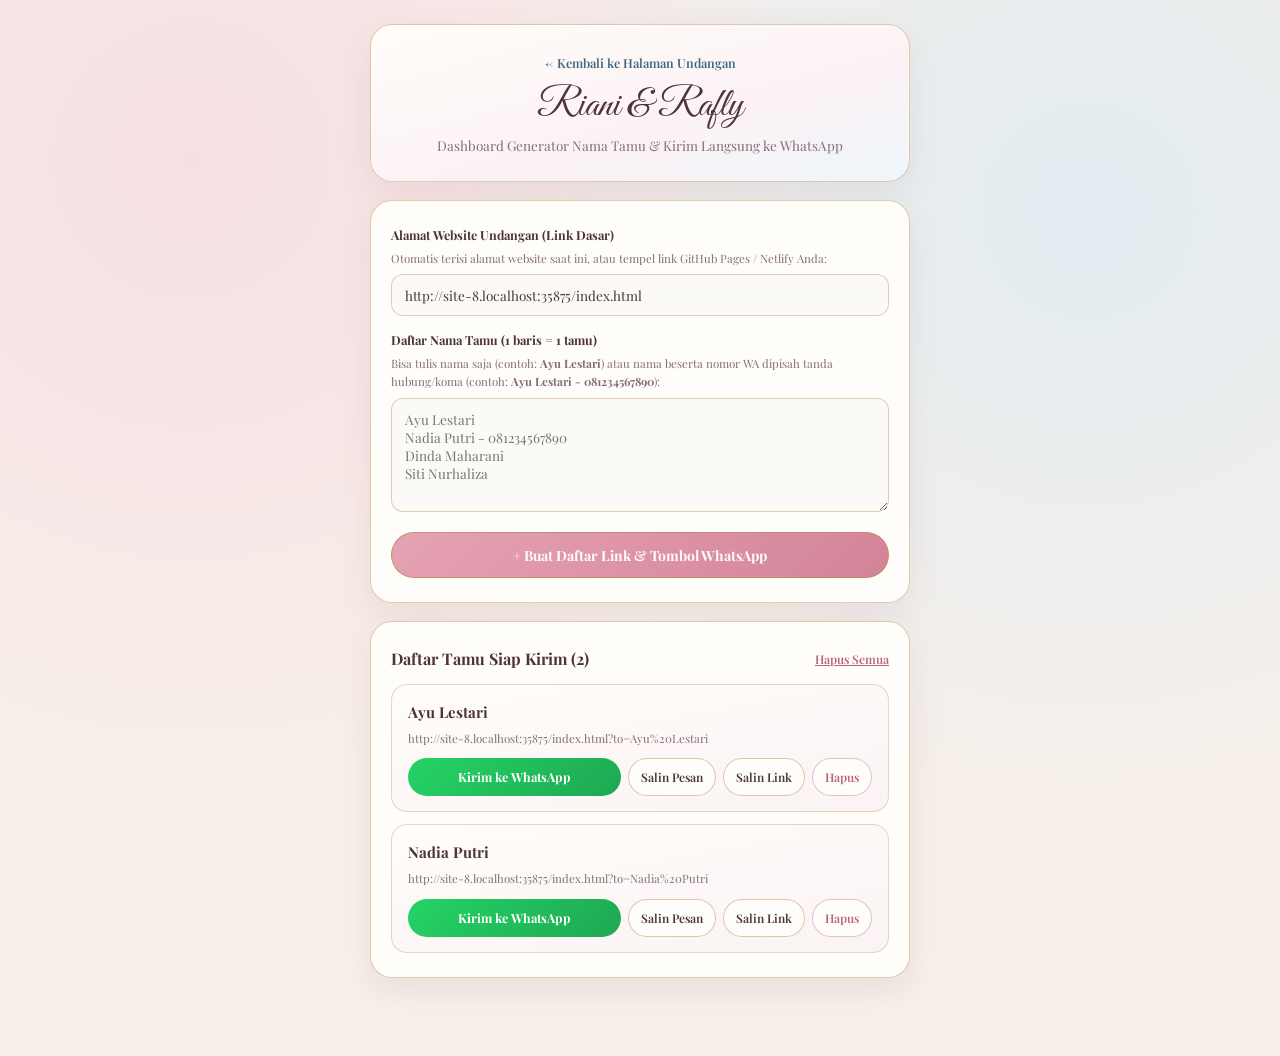
==== kirim.html @ 0c7d112c "Add files via upload" ====
<!DOCTYPE html>
<html lang="id">
<head>
  <meta charset="UTF-8" />
  <meta name="viewport" content="width=device-width, initial-scale=1.0" />
  <title>Generator &amp; Kirim Undangan WhatsApp — Riani &amp; Rafly</title>
  <link rel="preconnect" href="https://fonts.googleapis.com" />
  <link rel="preconnect" href="https://fonts.gstatic.com" crossorigin />
  <link href="https://fonts.googleapis.com/css2?family=Great+Vibes&family=Playfair+Display:ital,wght@0,400;0,600;0,700;1,400&display=swap" rel="stylesheet" />
  <style>
    :root {
      --bg-ivory: #fcf9f4;
      --pink-pastel: #f7dce2;
      --pink-deep: #b8677b;
      --blue-soft: #dcecf5;
      --gold-mid: #c9a46c;
      --text-heading: #4d343b;
      --text-body: #5f4b51;
      --text-muted: #846f75;
    }

    *, *::before, *::after {
      box-sizing: border-box;
      margin: 0;
      padding: 0;
    }

    body {
      font-family: "Playfair Display", Georgia, serif;
      background:
        radial-gradient(circle at 15% 15%, rgba(247, 220, 226, 0.8), transparent 45%),
        radial-gradient(circle at 85% 20%, rgba(220, 236, 245, 0.75), transparent 45%),
        #f7efe9;
      color: var(--text-body);
      min-height: 100dvh;
      padding: 24px 14px 60px;
      line-height: 1.6;
    }

    .container {
      max-width: 540px;
      margin: 0 auto;
    }

    .card {
      background: #fffdf9;
      border: 1px solid rgba(201, 164, 108, 0.55);
      border-radius: 22px;
      padding: 24px 20px;
      box-shadow: 0 12px 32px rgba(124, 88, 97, 0.1);
      margin-bottom: 18px;
    }

    .header-card {
      text-align: center;
      background: linear-gradient(165deg, #fffdf9 0%, #fcf2f5 60%, #eef6fb 100%);
    }

    .back-link {
      display: inline-block;
      font-size: 12.5px;
      font-weight: 600;
      color: #3f6682;
      text-decoration: none;
      margin-bottom: 10px;
    }

    h1 {
      font-family: "Great Vibes", "Gabriola", Georgia, serif;
      font-size: 2.5rem;
      font-weight: 400;
      color: var(--text-heading);
      line-height: 1.15;
      margin-bottom: 6px;
    }

    .subtitle {
      font-size: 13.5px;
      color: var(--text-muted);
    }

    .field {
      margin-bottom: 14px;
    }

    label {
      display: block;
      font-size: 12.5px;
      font-weight: 700;
      color: var(--text-heading);
      margin-bottom: 5px;
    }

    .hint {
      display: block;
      font-size: 11.5px;
      color: var(--text-muted);
      margin-bottom: 6px;
    }

    input, textarea {
      width: 100%;
      padding: 11px 13px;
      border-radius: 12px;
      border: 1px solid rgba(201, 164, 108, 0.5);
      background: #fcfaf7;
      font-family: inherit;
      font-size: 13.5px;
      color: var(--text-heading);
      outline: none;
    }

    input:focus, textarea:focus {
      border-color: var(--pink-deep);
      box-shadow: 0 0 0 3px rgba(247, 220, 226, 0.5);
    }

    .btn-primary {
      display: inline-flex;
      align-items: center;
      justify-content: center;
      gap: 8px;
      width: 100%;
      min-height: 46px;
      padding: 12px 20px;
      border-radius: 999px;
      border: 1px solid rgba(182, 142, 82, 0.7);
      background: linear-gradient(135deg, #e5a3b3 0%, #d48398 100%);
      color: #fffdf9;
      font-family: inherit;
      font-size: 14px;
      font-weight: 700;
      cursor: pointer;
    }

    .guest-list-header {
      display: flex;
      align-items: center;
      justify-content: space-between;
      margin-bottom: 12px;
    }

    .guest-list-header h2 {
      font-size: 16px;
      color: var(--text-heading);
    }

    .btn-clear {
      border: none;
      background: none;
      color: var(--pink-deep);
      font-family: inherit;
      font-size: 12px;
      font-weight: 600;
      cursor: pointer;
      text-decoration: underline;
    }

    .guest-items {
      display: flex;
      flex-direction: column;
      gap: 12px;
    }

    .guest-row {
      padding: 15px 16px;
      border-radius: 16px;
      background: linear-gradient(170deg, #fffdf9 0%, #fbf3f5 100%);
      border: 1px solid rgba(201, 164, 108, 0.42);
    }

    .guest-row.is-sent {
      background: linear-gradient(170deg, #f6fbf8 0%, #eaf6ef 100%);
      border-color: rgba(46, 145, 86, 0.4);
    }

    .guest-row-top {
      display: flex;
      align-items: center;
      justify-content: space-between;
      gap: 8px;
      margin-bottom: 6px;
    }

    .guest-name {
      font-weight: 700;
      font-size: 15px;
      color: var(--text-heading);
    }

    .sent-badge {
      padding: 2px 9px;
      border-radius: 999px;
      font-size: 11px;
      font-weight: 700;
      background: #daf2e4;
      color: #1c6b3d;
    }

    .guest-url {
      font-size: 11.5px;
      color: var(--text-muted);
      word-break: break-all;
      margin-bottom: 10px;
    }

    .guest-actions {
      display: flex;
      flex-wrap: wrap;
      gap: 7px;
    }

    .btn-wa {
      flex: 1 1 150px;
      display: inline-flex;
      align-items: center;
      justify-content: center;
      gap: 6px;
      min-height: 38px;
      padding: 8px 14px;
      border-radius: 999px;
      background: linear-gradient(135deg, #25d366 0%, #1da851 100%);
      color: #fff;
      font-size: 12.5px;
      font-weight: 700;
      text-decoration: none;
    }

    .btn-sm {
      min-height: 38px;
      padding: 7px 12px;
      border-radius: 999px;
      border: 1px solid rgba(201, 164, 108, 0.6);
      background: #fffdf9;
      color: var(--text-heading);
      font-family: inherit;
      font-size: 12px;
      font-weight: 600;
      cursor: pointer;
      text-decoration: none;
      display: inline-flex;
      align-items: center;
    }

    .btn-del {
      border-color: rgba(184, 103, 123, 0.4);
      color: var(--pink-deep);
    }

    .toast {
      position: fixed;
      left: 50%;
      bottom: 24px;
      transform: translate(-50%, 16px);
      padding: 10px 18px;
      border-radius: 999px;
      background: rgba(77, 52, 59, 0.94);
      color: #fffdf9;
      font-size: 13px;
      opacity: 0;
      pointer-events: none;
      transition: opacity 0.25s ease, transform 0.25s ease;
    }

    .toast.is-visible {
      opacity: 1;
      transform: translate(-50%, 0);
    }
  </style>
</head>
<body>
  <div class="container">
    <div class="card header-card">
      <a href="index.html" class="back-link">&larr; Kembali ke Halaman Undangan</a>
      <h1>Riani &amp; Rafly</h1>
      <p class="subtitle">Dashboard Generator Nama Tamu &amp; Kirim Langsung ke WhatsApp</p>
    </div>

    <div class="card">
      <div class="field">
        <label for="base-url">Alamat Website Undangan (Link Dasar)</label>
        <span class="hint">Otomatis terisi alamat website saat ini, atau tempel link GitHub Pages / Netlify Anda:</span>
        <input type="url" id="base-url" />
      </div>

      <div class="field">
        <label for="bulk-input">Daftar Nama Tamu (1 baris = 1 tamu)</label>
        <span class="hint">Bisa tulis nama saja (contoh: <strong>Ayu Lestari</strong>) atau nama beserta nomor WA dipisah tanda hubung/koma (contoh: <strong>Ayu Lestari - 081234567890</strong>):</span>
        <textarea id="bulk-input" rows="5" placeholder="Ayu Lestari&#10;Nadia Putri - 081234567890&#10;Dinda Maharani&#10;Siti Nurhaliza"></textarea>
      </div>

      <button type="button" class="btn-primary" id="btn-generate">
        + Buat Daftar Link &amp; Tombol WhatsApp
      </button>
    </div>

    <div class="card">
      <div class="guest-list-header">
        <h2>Daftar Tamu Siap Kirim (<span id="guest-total">0</span>)</h2>
        <button type="button" class="btn-clear" id="btn-clear-all">Hapus Semua</button>
      </div>
      <div class="guest-items" id="guest-items"></div>
    </div>
  </div>

  <div class="toast" id="toast" role="status" aria-live="polite"></div>

  <script>
    (() => {
      "use strict";

      const BULK_KEY = "riani_rafly_wa_guest_list_v1";
      const baseUrlInput = document.getElementById("base-url");
      const bulkInput = document.getElementById("bulk-input");
      const generateBtn = document.getElementById("btn-generate");
      const clearBtn = document.getElementById("btn-clear-all");
      const itemsContainer = document.getElementById("guest-items");
      const totalSpan = document.getElementById("guest-total");
      const toastEl = document.getElementById("toast");

      let toastTimer = null;

      function showToast(msg) {
        toastEl.textContent = msg;
        toastEl.classList.add("is-visible");
        clearTimeout(toastTimer);
        toastTimer = setTimeout(() => toastEl.classList.remove("is-visible"), 2400);
      }

      function detectDefaultInviteUrl() {
        const href = window.location.href.split("?")[0].split("#")[0];
        if (href.endsWith("/kirim.html")) {
          return href.slice(0, -10) + "index.html";
        }
        return href.replace(/kirim\.html$/i, "index.html");
      }

      function normalizePhone(raw) {
        if (!raw) return "";
        let d = String(raw).replace(/\D+/g, "");
        if (d.startsWith("0")) d = "62" + d.slice(1);
        else if (d.startsWith("8")) d = "62" + d;
        return d.length >= 9 ? d : "";
      }

      function buildInviteLink(name) {
        const base = (baseUrlInput.value || detectDefaultInviteUrl()).trim().split("?")[0];
        return `${base}?to=${encodeURIComponent(name.trim())}`;
      }

      function buildMessage(name, link) {
        return [
          "Kepada Yth.",
          `Saudari *${name.trim()}*`,
          "",
          "_Assalamu’alaikum Warahmatullahi Wabarakatuh_",
          "",
          "Tanpa mengurangi rasa hormat, perkenankan kami mengundang Saudari untuk menghadiri acara pernikahan kami:",
          "",
          "*Siti Riani & Muhamad Rafly Kristiadi*",
          "",
          "📅 *Minggu, 22 Agustus 2027*",
          "🕗 *Akad Nikah:* 08.00 WIB",
          "🕘 *Resepsi:* 09.00 WIB s/d Selesai",
          "📍 *Lokasi:* Kediaman Rumah Riani, Dusun 2 RT 001 RW 005, Desa Karangtengah, Kec. Karangsembung, Kab. Cirebon",
          "",
          "Berikut link undangan lengkap untuk Saudari:",
          link,
          "",
          "Merupakan suatu kehormatan dan kebahagiaan bagi kami apabila Saudari berkenan hadir dan memberikan doa restu.",
          "",
          "_Wassalamu’alaikum Warahmatullahi Wabarakatuh_",
          "",
          "Kami yang berbahagia,",
          "*Riani & Rafly*"
        ].join("\n");
      }

      async function copyStr(text) {
        if (navigator.clipboard && window.isSecureContext) {
          try {
            await navigator.clipboard.writeText(text);
            return true;
          } catch (_) {}
        }
        const ta = document.createElement("textarea");
        ta.value = text;
        ta.setAttribute("readonly", "");
        ta.style.position = "fixed";
        ta.style.top = "0";
        ta.style.left = "0";
        ta.style.opacity = "0";
        document.body.appendChild(ta);
        ta.select();
        ta.setSelectionRange(0, text.length);
        let ok = false;
        try { ok = document.execCommand("copy"); } catch (_) {}
        ta.remove();
        return ok;
      }

      function loadGuests() {
        try {
          const raw = localStorage.getItem(BULK_KEY);
          if (!raw) {
            return [
              { name: "Ayu Lestari", phone: "", sent: false },
              { name: "Nadia Putri", phone: "", sent: false }
            ];
          }
          const parsed = JSON.parse(raw);
          return Array.isArray(parsed) ? parsed : [];
        } catch (_) {
          return [];
        }
      }

      let guests = loadGuests();

      function saveGuests() {
        try {
          localStorage.setItem(BULK_KEY, JSON.stringify(guests));
        } catch (_) {}
      }

      function render() {
        itemsContainer.textContent = "";
        totalSpan.textContent = String(guests.length);

        guests.forEach((g, idx) => {
          const link = buildInviteLink(g.name);
          const msg = buildMessage(g.name, link);
          const phone = normalizePhone(g.phone);
          const waEndpoint = phone ? `https://wa.me/${phone}` : "https://wa.me/";
          const waUrl = `${waEndpoint}?text=${encodeURIComponent(msg)}`;

          const row = document.createElement("div");
          row.className = "guest-row" + (g.sent ? " is-sent" : "");

          const top = document.createElement("div");
          top.className = "guest-row-top";

          const nameSpan = document.createElement("span");
          nameSpan.className = "guest-name";
          nameSpan.textContent = g.name + (g.phone ? ` (${g.phone})` : "");
          top.appendChild(nameSpan);

          if (g.sent) {
            const badge = document.createElement("span");
            badge.className = "sent-badge";
            badge.textContent = "Terkirim ✓";
            top.appendChild(badge);
          }

          const urlP = document.createElement("p");
          urlP.className = "guest-url";
          urlP.textContent = link;

          const actions = document.createElement("div");
          actions.className = "guest-actions";

          const waLink = document.createElement("a");
          waLink.className = "btn-wa";
          waLink.href = waUrl;
          waLink.target = "_blank";
          waLink.rel = "noopener noreferrer";
          waLink.textContent = g.sent ? "Kirim Ulang ke WA" : "Kirim ke WhatsApp";
          waLink.addEventListener("click", () => {
            guests[idx].sent = true;
            saveGuests();
            render();
          });

          const copyMsgBtn = document.createElement("button");
          copyMsgBtn.type = "button";
          copyMsgBtn.className = "btn-sm";
          copyMsgBtn.textContent = "Salin Pesan";
          copyMsgBtn.addEventListener("click", async () => {
            const ok = await copyStr(msg);
            showToast(ok ? `Pesan untuk ${g.name} disalin` : "Gagal menyalin");
          });

          const copyLinkBtn = document.createElement("button");
          copyLinkBtn.type = "button";
          copyLinkBtn.className = "btn-sm";
          copyLinkBtn.textContent = "Salin Link";
          copyLinkBtn.addEventListener("click", async () => {
            const ok = await copyStr(link);
            showToast(ok ? `Link untuk ${g.name} disalin` : "Gagal menyalin");
          });

          const delBtn = document.createElement("button");
          delBtn.type = "button";
          delBtn.className = "btn-sm btn-del";
          delBtn.textContent = "Hapus";
          delBtn.addEventListener("click", () => {
            guests.splice(idx, 1);
            saveGuests();
            render();
          });

          actions.appendChild(waLink);
          actions.appendChild(copyMsgBtn);
          actions.appendChild(copyLinkBtn);
          actions.appendChild(delBtn);

          row.appendChild(top);
          row.appendChild(urlP);
          row.appendChild(actions);
          itemsContainer.appendChild(row);
        });
      }

      baseUrlInput.value = detectDefaultInviteUrl();
      baseUrlInput.addEventListener("input", render);

      generateBtn.addEventListener("click", () => {
        const lines = (bulkInput.value || "")
          .split(/\r?\n/)
          .map((l) => l.trim())
          .filter(Boolean);

        if (!lines.length) {
          showToast("Ketik minimal 1 nama tamu terlebih dahulu");
          return;
        }

        lines.forEach((line) => {
          const parts = line.split(/\s*[-|,;]\s*/);
          let name = parts[0] ? parts[0].trim() : "";
          let phone = parts[1] ? parts[1].trim() : "";
          if (name) {
            guests.unshift({ name, phone, sent: false });
          }
        });

        bulkInput.value = "";
        saveGuests();
        render();
        showToast(`${lines.length} tamu berhasil ditambahkan ke daftar`);
      });

      clearBtn.addEventListener("click", () => {
        guests = [];
        saveGuests();
        render();
        showToast("Daftar tamu telah dikosongkan");
      });

      render();
    })();
  </script>
</body>
</html>
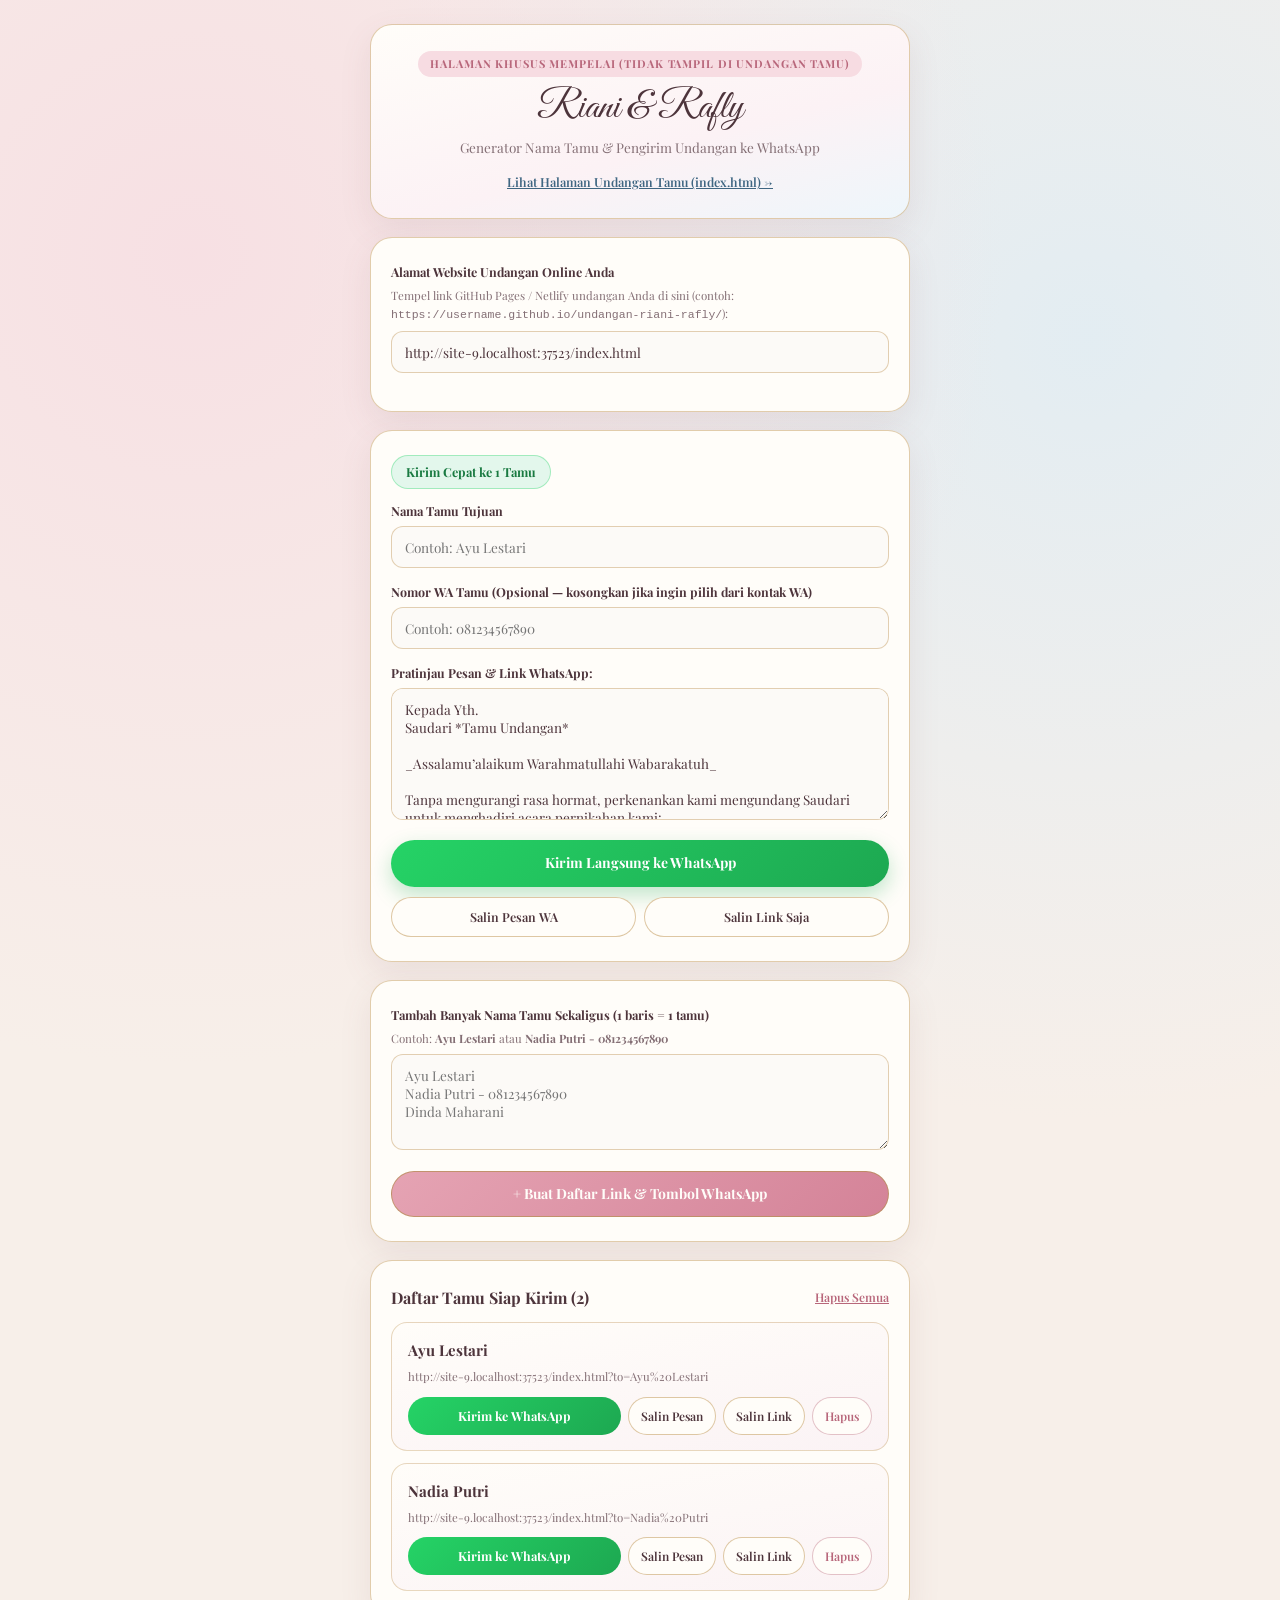
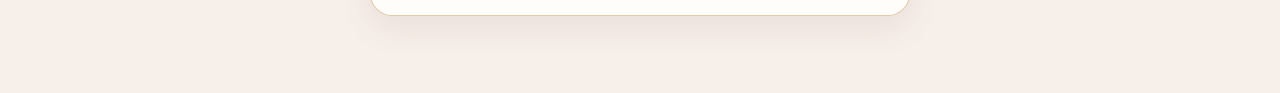
==== commit a9cba429: "Update title and improve styling in kirim.html" ====
--- a/kirim.html
+++ b/kirim.html
@@ -3,7 +3,7 @@
 <head>
   <meta charset="UTF-8" />
   <meta name="viewport" content="width=device-width, initial-scale=1.0" />
-  <title>Generator &amp; Kirim Undangan WhatsApp — Riani &amp; Rafly</title>
+  <title>Halaman Pengirim WhatsApp (Khusus Mempelai) — Riani &amp; Rafly</title>
   <link rel="preconnect" href="https://fonts.googleapis.com" />
   <link rel="preconnect" href="https://fonts.gstatic.com" crossorigin />
   <link href="https://fonts.googleapis.com/css2?family=Great+Vibes&family=Playfair+Display:ital,wght@0,400;0,600;0,700;1,400&display=swap" rel="stylesheet" />
@@ -56,13 +56,17 @@
       background: linear-gradient(165deg, #fffdf9 0%, #fcf2f5 60%, #eef6fb 100%);
     }
 
-    .back-link {
+    .badge-host {
       display: inline-block;
-      font-size: 12.5px;
-      font-weight: 600;
-      color: #3f6682;
-      text-decoration: none;
-      margin-bottom: 10px;
+      padding: 4px 12px;
+      border-radius: 999px;
+      background: var(--pink-pastel);
+      color: var(--pink-deep);
+      font-size: 11px;
+      font-weight: 700;
+      letter-spacing: 0.08em;
+      text-transform: uppercase;
+      margin-bottom: 8px;
     }
 
     h1 {
@@ -77,6 +81,29 @@
     .subtitle {
       font-size: 13.5px;
       color: var(--text-muted);
+      margin-bottom: 10px;
+    }
+
+    .open-invite-link {
+      display: inline-block;
+      font-size: 12.5px;
+      font-weight: 600;
+      color: #3f6682;
+      text-decoration: underline;
+    }
+
+    .wa-badge-header {
+      display: inline-flex;
+      align-items: center;
+      gap: 8px;
+      padding: 6px 14px;
+      border-radius: 999px;
+      background: #e3f7ec;
+      border: 1px solid rgba(37, 211, 102, 0.35);
+      color: #197a41;
+      font-size: 12.5px;
+      font-weight: 700;
+      margin-bottom: 12px;
     }
 
     .field {
@@ -115,6 +142,43 @@
       box-shadow: 0 0 0 3px rgba(247, 220, 226, 0.5);
     }
 
+    .btn-whatsapp-send {
+      display: inline-flex;
+      align-items: center;
+      justify-content: center;
+      gap: 9px;
+      width: 100%;
+      min-height: 46px;
+      padding: 12px 20px;
+      border-radius: 999px;
+      background: linear-gradient(135deg, #25d366 0%, #1da851 100%);
+      color: #ffffff;
+      font-size: 14px;
+      font-weight: 700;
+      text-decoration: none;
+      box-shadow: 0 8px 20px rgba(29, 168, 81, 0.28);
+      margin-bottom: 10px;
+    }
+
+    .secondary-grid {
+      display: grid;
+      grid-template-columns: 1fr 1fr;
+      gap: 8px;
+    }
+
+    .btn-outline {
+      min-height: 40px;
+      padding: 8px 12px;
+      border-radius: 999px;
+      border: 1px solid rgba(201, 164, 108, 0.6);
+      background: #fffdf9;
+      color: var(--text-heading);
+      font-family: inherit;
+      font-size: 12.5px;
+      font-weight: 600;
+      cursor: pointer;
+    }
+
     .btn-primary {
       display: inline-flex;
       align-items: center;
@@ -237,9 +301,6 @@
       font-size: 12px;
       font-weight: 600;
       cursor: pointer;
-      text-decoration: none;
-      display: inline-flex;
-      align-items: center;
     }
 
     .btn-del {
@@ -271,22 +332,57 @@
 <body>
   <div class="container">
     <div class="card header-card">
-      <a href="index.html" class="back-link">&larr; Kembali ke Halaman Undangan</a>
+      <span class="badge-host">Halaman Khusus Mempelai (Tidak Tampil di Undangan Tamu)</span>
       <h1>Riani &amp; Rafly</h1>
-      <p class="subtitle">Dashboard Generator Nama Tamu &amp; Kirim Langsung ke WhatsApp</p>
+      <p class="subtitle">Generator Nama Tamu &amp; Pengirim Undangan ke WhatsApp</p>
+      <a href="index.html" target="_blank" class="open-invite-link">Lihat Halaman Undangan Tamu (index.html) &rarr;</a>
     </div>
 
     <div class="card">
       <div class="field">
-        <label for="base-url">Alamat Website Undangan (Link Dasar)</label>
-        <span class="hint">Otomatis terisi alamat website saat ini, atau tempel link GitHub Pages / Netlify Anda:</span>
+        <label for="base-url">Alamat Website Undangan Online Anda</label>
+        <span class="hint">Tempel link GitHub Pages / Netlify undangan Anda di sini (contoh: <code>https://username.github.io/undangan-riani-rafly/</code>):</span>
         <input type="url" id="base-url" />
       </div>
+    </div>
+
+    <!-- KIRIM CEPAT 1 TAMU -->
+    <div class="card">
+      <div class="wa-badge-header">
+        <span>Kirim Cepat ke 1 Tamu</span>
+      </div>
 
       <div class="field">
-        <label for="bulk-input">Daftar Nama Tamu (1 baris = 1 tamu)</label>
-        <span class="hint">Bisa tulis nama saja (contoh: <strong>Ayu Lestari</strong>) atau nama beserta nomor WA dipisah tanda hubung/koma (contoh: <strong>Ayu Lestari - 081234567890</strong>):</span>
-        <textarea id="bulk-input" rows="5" placeholder="Ayu Lestari&#10;Nadia Putri - 081234567890&#10;Dinda Maharani&#10;Siti Nurhaliza"></textarea>
+        <label for="single-name">Nama Tamu Tujuan</label>
+        <input type="text" id="single-name" placeholder="Contoh: Ayu Lestari" maxlength="80" />
+      </div>
+
+      <div class="field">
+        <label for="single-phone">Nomor WA Tamu (Opsional — kosongkan jika ingin pilih dari kontak WA)</label>
+        <input type="tel" id="single-phone" placeholder="Contoh: 081234567890" maxlength="20" />
+      </div>
+
+      <div class="field">
+        <label for="single-preview">Pratinjau Pesan &amp; Link WhatsApp:</label>
+        <textarea id="single-preview" rows="6"></textarea>
+      </div>
+
+      <a href="#" id="btn-single-wa" target="_blank" rel="noopener noreferrer" class="btn-whatsapp-send">
+        <span>Kirim Langsung ke WhatsApp</span>
+      </a>
+
+      <div class="secondary-grid">
+        <button type="button" class="btn-outline" id="btn-single-copy-msg">Salin Pesan WA</button>
+        <button type="button" class="btn-outline" id="btn-single-copy-link">Salin Link Saja</button>
+      </div>
+    </div>
+
+    <!-- GENERATOR DAFTAR TAMU MASSAL -->
+    <div class="card">
+      <div class="field">
+        <label for="bulk-input">Tambah Banyak Nama Tamu Sekaligus (1 baris = 1 tamu)</label>
+        <span class="hint">Contoh: <strong>Ayu Lestari</strong> atau <strong>Nadia Putri - 081234567890</strong></span>
+        <textarea id="bulk-input" rows="4" placeholder="Ayu Lestari&#10;Nadia Putri - 081234567890&#10;Dinda Maharani"></textarea>
       </div>
 
       <button type="button" class="btn-primary" id="btn-generate">
@@ -311,6 +407,14 @@
 
       const BULK_KEY = "riani_rafly_wa_guest_list_v1";
       const baseUrlInput = document.getElementById("base-url");
+
+      const singleName = document.getElementById("single-name");
+      const singlePhone = document.getElementById("single-phone");
+      const singlePreview = document.getElementById("single-preview");
+      const singleWaBtn = document.getElementById("btn-single-wa");
+      const singleCopyMsg = document.getElementById("btn-single-copy-msg");
+      const singleCopyLink = document.getElementById("btn-single-copy-link");
+
       const bulkInput = document.getElementById("bulk-input");
       const generateBtn = document.getElementById("btn-generate");
       const clearBtn = document.getElementById("btn-clear-all");
@@ -345,13 +449,15 @@
 
       function buildInviteLink(name) {
         const base = (baseUrlInput.value || detectDefaultInviteUrl()).trim().split("?")[0];
-        return `${base}?to=${encodeURIComponent(name.trim())}`;
+        const clean = (name || "").trim();
+        return clean ? `${base}?to=${encodeURIComponent(clean)}` : base;
       }
 
       function buildMessage(name, link) {
+        const target = (name || "").trim() || "Tamu Undangan";
         return [
           "Kepada Yth.",
-          `Saudari *${name.trim()}*`,
+          `Saudari *${target}*`,
           "",
           "_Assalamu’alaikum Warahmatullahi Wabarakatuh_",
           "",
@@ -399,6 +505,33 @@
         return ok;
       }
 
+      function updateSingleHref() {
+        const phone = normalizePhone(singlePhone.value);
+        const endpoint = phone ? `https://wa.me/${phone}` : "https://wa.me/";
+        singleWaBtn.href = `${endpoint}?text=${encodeURIComponent(singlePreview.value)}`;
+      }
+
+      function refreshSingleCard() {
+        const link = buildInviteLink(singleName.value);
+        singlePreview.value = buildMessage(singleName.value, link);
+        updateSingleHref();
+      }
+
+      singleName.addEventListener("input", refreshSingleCard);
+      singlePhone.addEventListener("input", updateSingleHref);
+      singlePreview.addEventListener("input", updateSingleHref);
+
+      singleCopyMsg.addEventListener("click", async () => {
+        const ok = await copyStr(singlePreview.value);
+        showToast(ok ? "Pesan WhatsApp berhasil disalin" : "Gagal menyalin");
+      });
+
+      singleCopyLink.addEventListener("click", async () => {
+        const link = buildInviteLink(singleName.value);
+        const ok = await copyStr(link);
+        showToast(ok ? "Link undangan berhasil disalin" : "Gagal menyalin");
+      });
+
       function loadGuests() {
         try {
           const raw = localStorage.getItem(BULK_KEY);
@@ -423,7 +556,7 @@
         } catch (_) {}
       }
 
-      function render() {
+      function renderBulk() {
         itemsContainer.textContent = "";
         totalSpan.textContent = String(guests.length);
 
@@ -468,7 +601,7 @@
           waLink.addEventListener("click", () => {
             guests[idx].sent = true;
             saveGuests();
-            render();
+            renderBulk();
           });
 
           const copyMsgBtn = document.createElement("button");
@@ -496,7 +629,7 @@
           delBtn.addEventListener("click", () => {
             guests.splice(idx, 1);
             saveGuests();
-            render();
+            renderBulk();
           });
 
           actions.appendChild(waLink);
@@ -512,7 +645,10 @@
       }
 
       baseUrlInput.value = detectDefaultInviteUrl();
-      baseUrlInput.addEventListener("input", render);
+      baseUrlInput.addEventListener("input", () => {
+        refreshSingleCard();
+        renderBulk();
+      });
 
       generateBtn.addEventListener("click", () => {
         const lines = (bulkInput.value || "")
@@ -536,18 +672,19 @@
 
         bulkInput.value = "";
         saveGuests();
-        render();
+        renderBulk();
         showToast(`${lines.length} tamu berhasil ditambahkan ke daftar`);
       });
 
       clearBtn.addEventListener("click", () => {
         guests = [];
         saveGuests();
-        render();
+        renderBulk();
         showToast("Daftar tamu telah dikosongkan");
       });
 
-      render();
+      refreshSingleCard();
+      renderBulk();
     })();
   </script>
 </body>
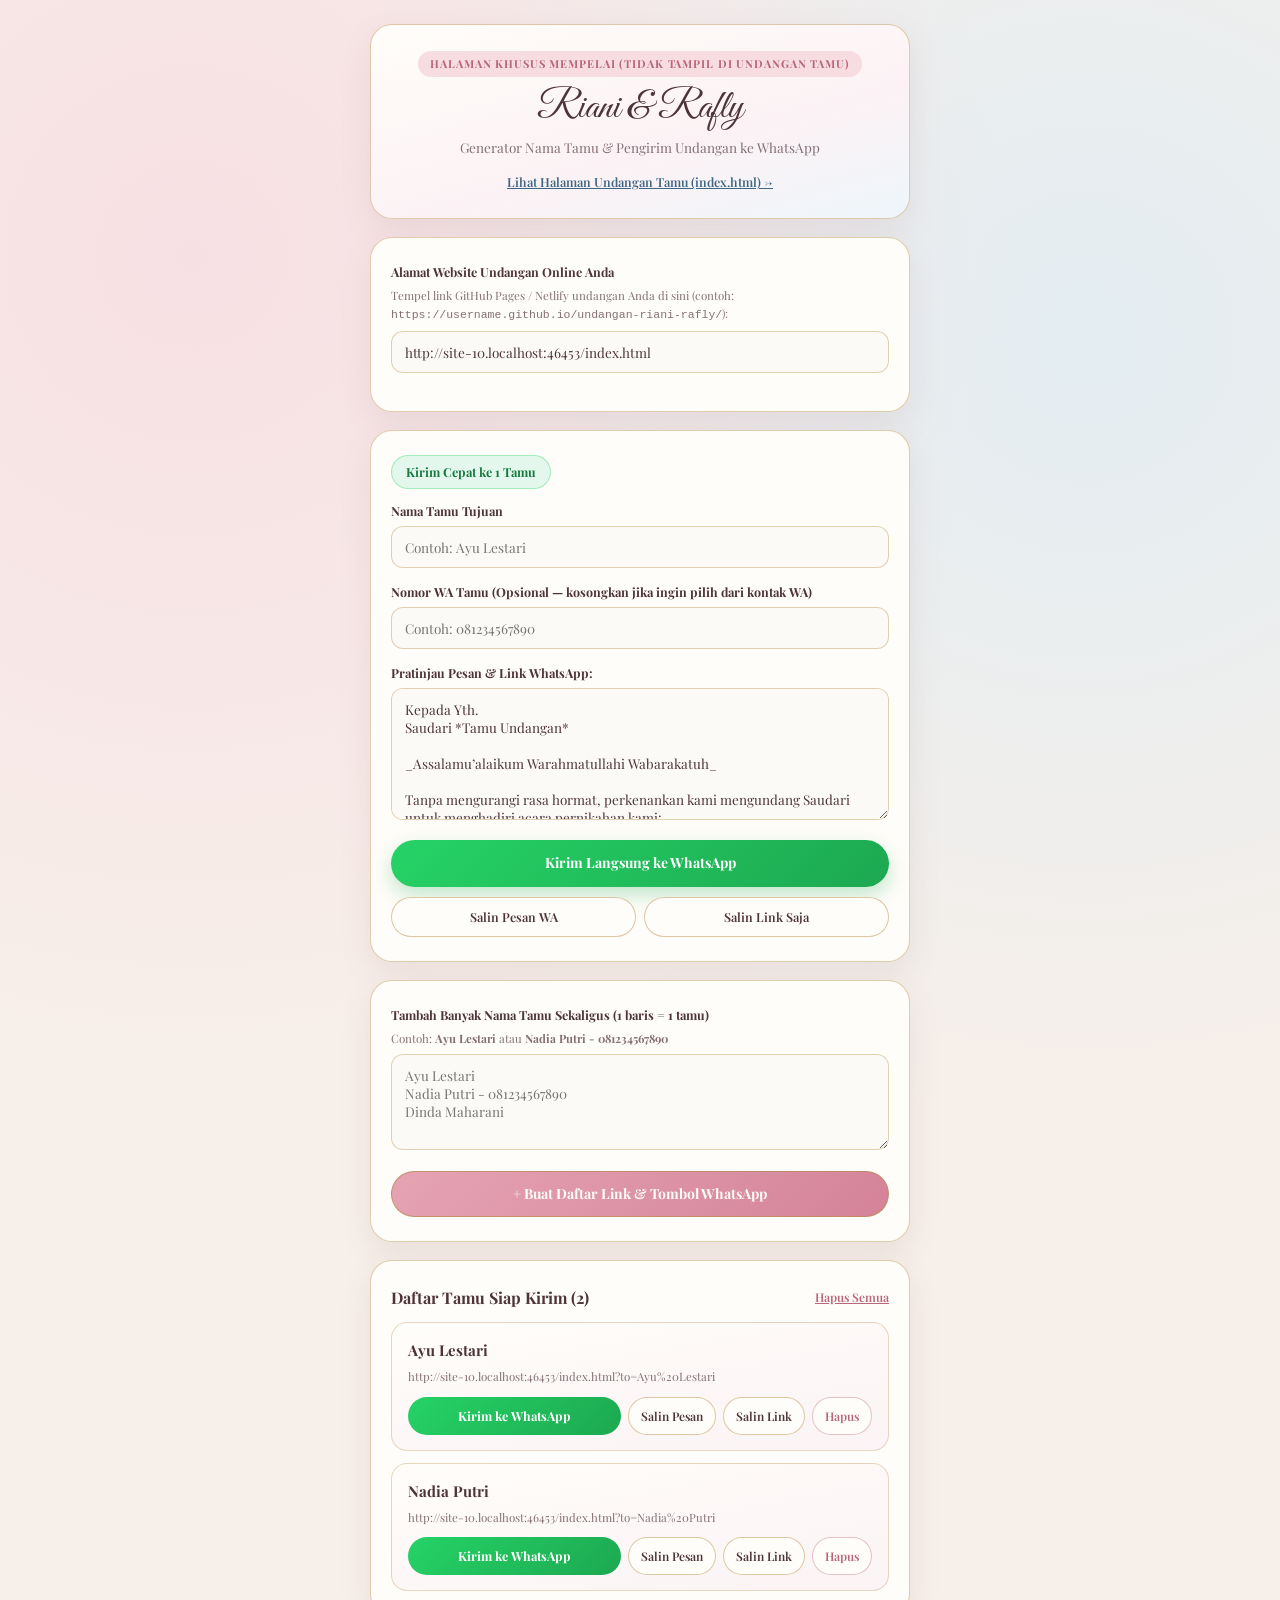
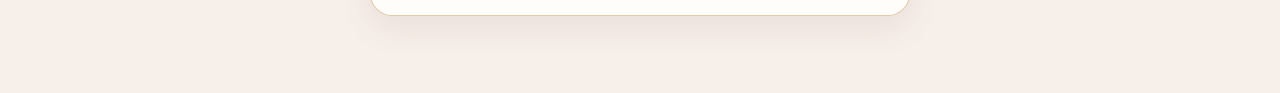
==== commit 19a94039: "Update location details in kirim.html" ====
--- a/kirim.html
+++ b/kirim.html
@@ -468,7 +468,7 @@
           "📅 *Minggu, 22 Agustus 2027*",
           "🕗 *Akad Nikah:* 08.00 WIB",
           "🕘 *Resepsi:* 09.00 WIB s/d Selesai",
-          "📍 *Lokasi:* Kediaman Rumah Riani, Dusun 2 RT 001 RW 005, Desa Karangtengah, Kec. Karangsembung, Kab. Cirebon",
+          "📍 *Lokasi:* Kediaman Mempelai Wanita, Dusun 2 RT 001 RW 005, Desa Karangtengah, Kec. Karangsembung, Kab. Cirebon",
           "",
           "Berikut link undangan lengkap untuk Saudari:",
           link,
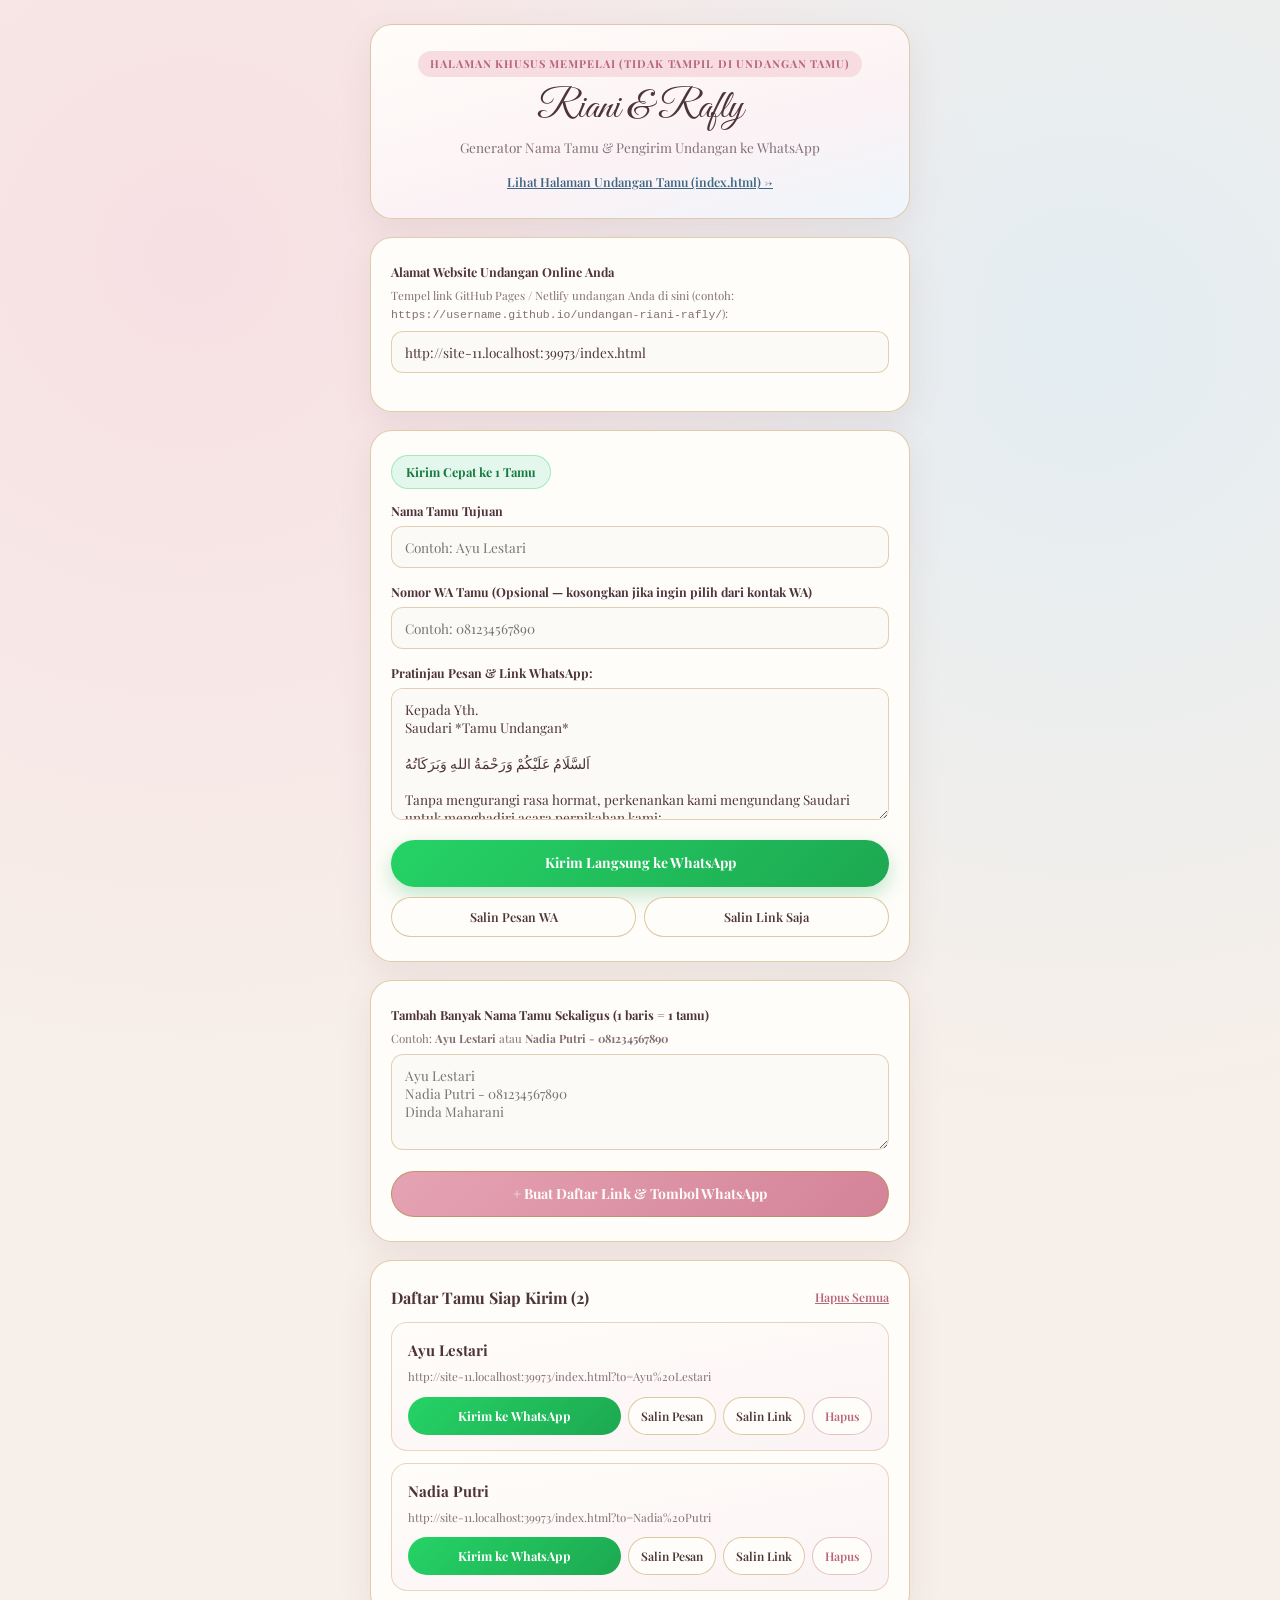
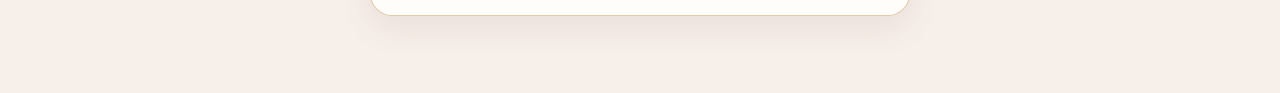
==== commit 51b9a91b: "Replace greetings with Arabic translations" ====
--- a/kirim.html
+++ b/kirim.html
@@ -459,7 +459,7 @@
           "Kepada Yth.",
           `Saudari *${target}*`,
           "",
-          "_Assalamu’alaikum Warahmatullahi Wabarakatuh_",
+          "اَلسَّلَامُ عَلَيْكُمْ وَرَحْمَةُ اللهِ وَبَرَكَاتُهُ",
           "",
           "Tanpa mengurangi rasa hormat, perkenankan kami mengundang Saudari untuk menghadiri acara pernikahan kami:",
           "",
@@ -475,7 +475,7 @@
           "",
           "Merupakan suatu kehormatan dan kebahagiaan bagi kami apabila Saudari berkenan hadir dan memberikan doa restu.",
           "",
-          "_Wassalamu’alaikum Warahmatullahi Wabarakatuh_",
+          "وَالسَّلَامُ عَلَيْكُمْ وَرَحْمَةُ اللهِ وَبَرَكَاتُهُ",
           "",
           "Kami yang berbahagia,",
           "*Riani & Rafly*"
